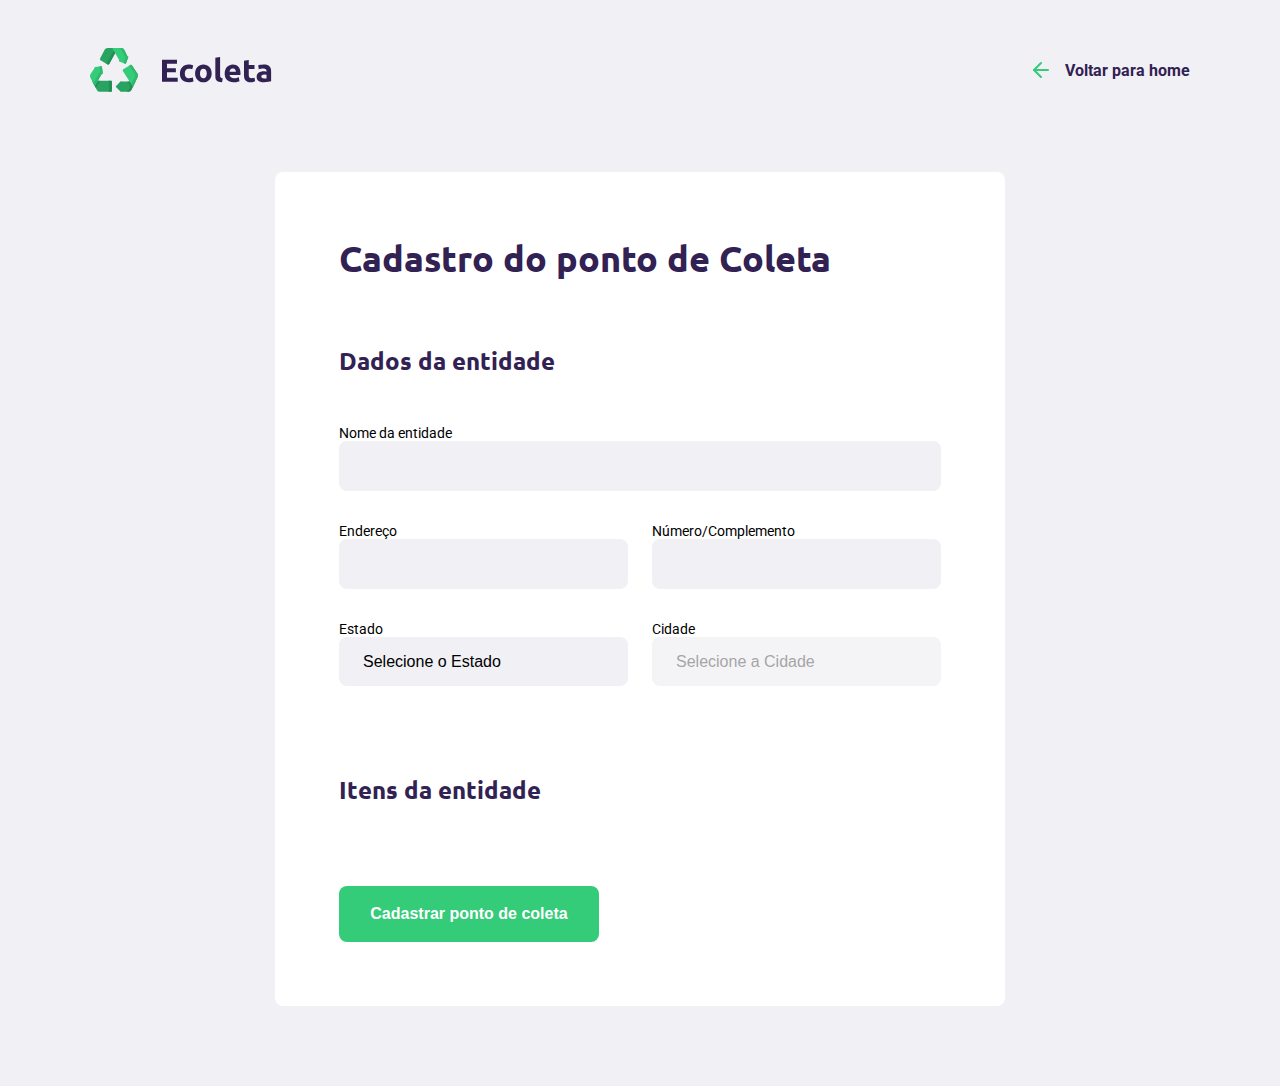
==== create-point.html @ 57e341c8 "Ajuste CSS, criação da pagina create-point e populando campo uf e cidades com API" ====
<!DOCTYPE html>
<html lang="pt-br">

<head>
    <meta charset="UTF-8">
    <meta name="viewport" content="width=device-width, initial-scale=1.0">
    <link href="https://fonts.googleapis.com/css2?family=Roboto&family=Ubuntu:wght@700&display=swap" rel="stylesheet">
    <link rel="stylesheet" href="styles/main.css">
    <link rel="stylesheet" href="styles/create-point.css">

    <link rel="stylesheet" href="styles/responsive.css">

    <title>Criar um ponto de coleta</title>

</head>

<body>
    <!-- Comentario -->
    <div id="page-create-point">

            <header>
                <img src="/assets/logo.svg" alt="Logomarca">
                <a href="#">
                    <span></span>
                    Voltar para home
                </a>
            </header>
        
            
        <form action=" ">
            <h1>Cadastro do ponto de Coleta</h1>

            <fieldset>
                <legend>
                    <h2>Dados da entidade</h2>
                </legend>

                <div class="field">
                    <label for="">Nome da entidade</label>
                    <input type="text" name="name">
                </div>

                <div class="field-group">
                    <div class="field">
                        <label for="address">Endereço</label>
                        <input type="text" name="address">
                    </div>
                    <div class="field">
                        <label for="address2">Número/Complemento</label>
                        <input type="text" name="address2">
                    </div>
                </div>


                <div class="field-group">
                    <div class="field">
                        <label for="state">Estado</label>
                        <select name="uf">
                            <option value="">Selecione o Estado</option>
                        </select>

                        <input type="hidden" name="state">
                    </div>              

                    <div class="field">
                        <label for="city">Cidade</label>
                        <select name="city" disabled>
                            <option value="">Selecione a Cidade</option>
                        </select>
                    </div>                   
                </div>                
            </fieldset>

            <fieldset>
                <legend>
                    <h2>Itens da entidade</h2>
                </legend>
            </fieldset>

            <button type="submit">Cadastrar ponto de coleta</button>
        </form>

    </div>

    <script src="/scripts/create-point.js"></script>
</body>

</html>
---- styles/main.css ----
/* Cometario */

:root{
    --title-color: #322153;
    --primary-color: #34cb79;
}

* {
    margin: 0;
    padding: 0;
    box-sizing: border-box;
}

html{
    font-family: 'Roboto', sans-serif;    
}

body{
    background: #f0f0f5;
    -webkit-font-smoothing: antialiased;
}

a{
    text-decoration: none;
}

h1, h2, h3, h4, h5, h6 {
    font-family: 'Ubuntu', sans-serif;
    color: var(--title-color);
}

#page-home{
        height: 100vh;
    background: url('../assets/home-background.svg') no-repeat;
    background-position: 35vw bottom;
}

#page-home .content{
    width: 90%;
    max-width: 1100px;   
    height: 100%;

    margin: 0 auto;

    display: flex;
    flex-direction: column;
}

#page-home header{
    margin-top: 48px;
    display: flex;
    align-items: center;
    justify-content: space-between;
}

#page-home header a{
    display: flex;

    color: var(--title-color);
    font-weight: 700;
}

#page-home header a span{
    margin-right: 16px;
    display: flex;
    background-image: url('../assets/log-in.svg');    
    width: 20px;
    height: 20px;
}

#page-home main{
    max-width: 560px;
    
    flex: 1;

    display: flex;
    flex-direction: column;
    justify-content: center;
}

#page-home main h1{
    font-size: 54px;
}

#page-home main p {
    font-size: 24px;   
    line-height: 38px; 
    margin-top: 24px;
}

#page-home main a {
    width: 100%;
    max-width: 360px;
    height: 72px;

    border-radius: 8px 8px;

    display: flex;
    align-items: center;

    margin-top: 40px;

    background-color: var(--primary-color);

    transition: 400ms;
}

#page-home main a:hover{
    background-color: #2fb86e;
}


#page-home main a span{
    width: 72px;
    height: 72px;

    border-top-left-radius: 8px;
    border-bottom-left-radius: 8px;

    background-color: rgba(0, 0, 0, 0.08);

    display: flex;
    align-items: center;
    justify-content: center;

}

#page-home main a span::after {
    content: "";
    background-image: url('../assets//search.svg');

    width: 20px;
    height: 20px;
}

#page-home main a strong{
    flex: 1;
    color: white;
    text-align: center;
}

@media (max-width: 900px){
    #page-home{
        background-position: 70vw;
    }

    #page-home .content{
        align-items: center;
        text-align: center;
    }

    #page-home header a{
        position: absolute;
        bottom: 4px;

        left: 50%;
        transform: translateX(-50%);
    }

    #page-home main {
        align-items: center;
    }
    
}
---- styles/create-point.css ----
#page-create-point{
    width: 90%;
    max-width: 1100px;

    margin: 0 auto;
}

#page-create-point header{
    margin-top: 48px;

    display: flex;
    justify-content: space-between;
    align-items: center;
}

#page-create-point header a {
    color: var(--title-color);
    font-weight: bold;

    display: flex;
    align-items: center;
}

#page-create-point header a span {
    margin-right: 16px;
    background-image: url('../assets/arrow-left.svg');

    display: flex;
    color: green;
    width: 20px;
    height: 24px;
}

form {
    background-color: white;

    margin: 80px auto;
    padding: 64px;

    border-radius: 8px;

    max-width: 730px;
}

form h1 {
    font-size: 36px;
}

form fieldset {
    margin-top: 64px;

    border: 0;
}

form legend {
    margin-bottom: 40px;
}

form legend h2 {
    font-size: 24px;
}

form .field {
    flex: 1;
    display: flex;
    flex-direction: column;

    margin-bottom: 24px;
}

form .field-group {
    display: flex;
}

form input, 
form select {
    background-color: #f0f0f5;

    border: 0;
    padding: 16px 24px;
    font-size: 16px;

    border-radius: 8px;

    /* outline: none; */
}

form select {
    /* Remove a setinha do select chrome, mozilla e outros */
    -webkit-appearance: none;
    -moz-appearance: none;
    appearance: none;
}

form label {
    font-size: 14px;
    margin-top: 8px;
}

form .field-group .field + .field {
    margin-left: 24px;
}

form button {
    width: 260px;
    height: 56px;

    background-color:  var(--primary-color);
    border-radius: 8px;

    color: white;
    font-weight: bold;
    font-size: 16px;

    border: 0;

    margin-top: 40px;

    transition: background-color 400ms;
}

form button:hover {
    background-color: #2fb86e;
}
---- styles/responsive.css ----
@media (max-width: 900px){
    #page-home{
        background-position-x: 70vw;
    }

    #page-home .content{
        align-items: center;
        text-align: center;
    }

    #page-home header a{
        position: absolute;
        bottom: 48px;

        left: 50%;
        transform: translateX(-50%);
    }

    #page-home main {
        align-items: center;
    }
    
}

@media (min-width: 1700px){
    #page-home{
        background-position-x: 40vw;
    }    
}

@media (max-height: 760px){
    #page-home{
        background-position-y: 200px;
    }    
}
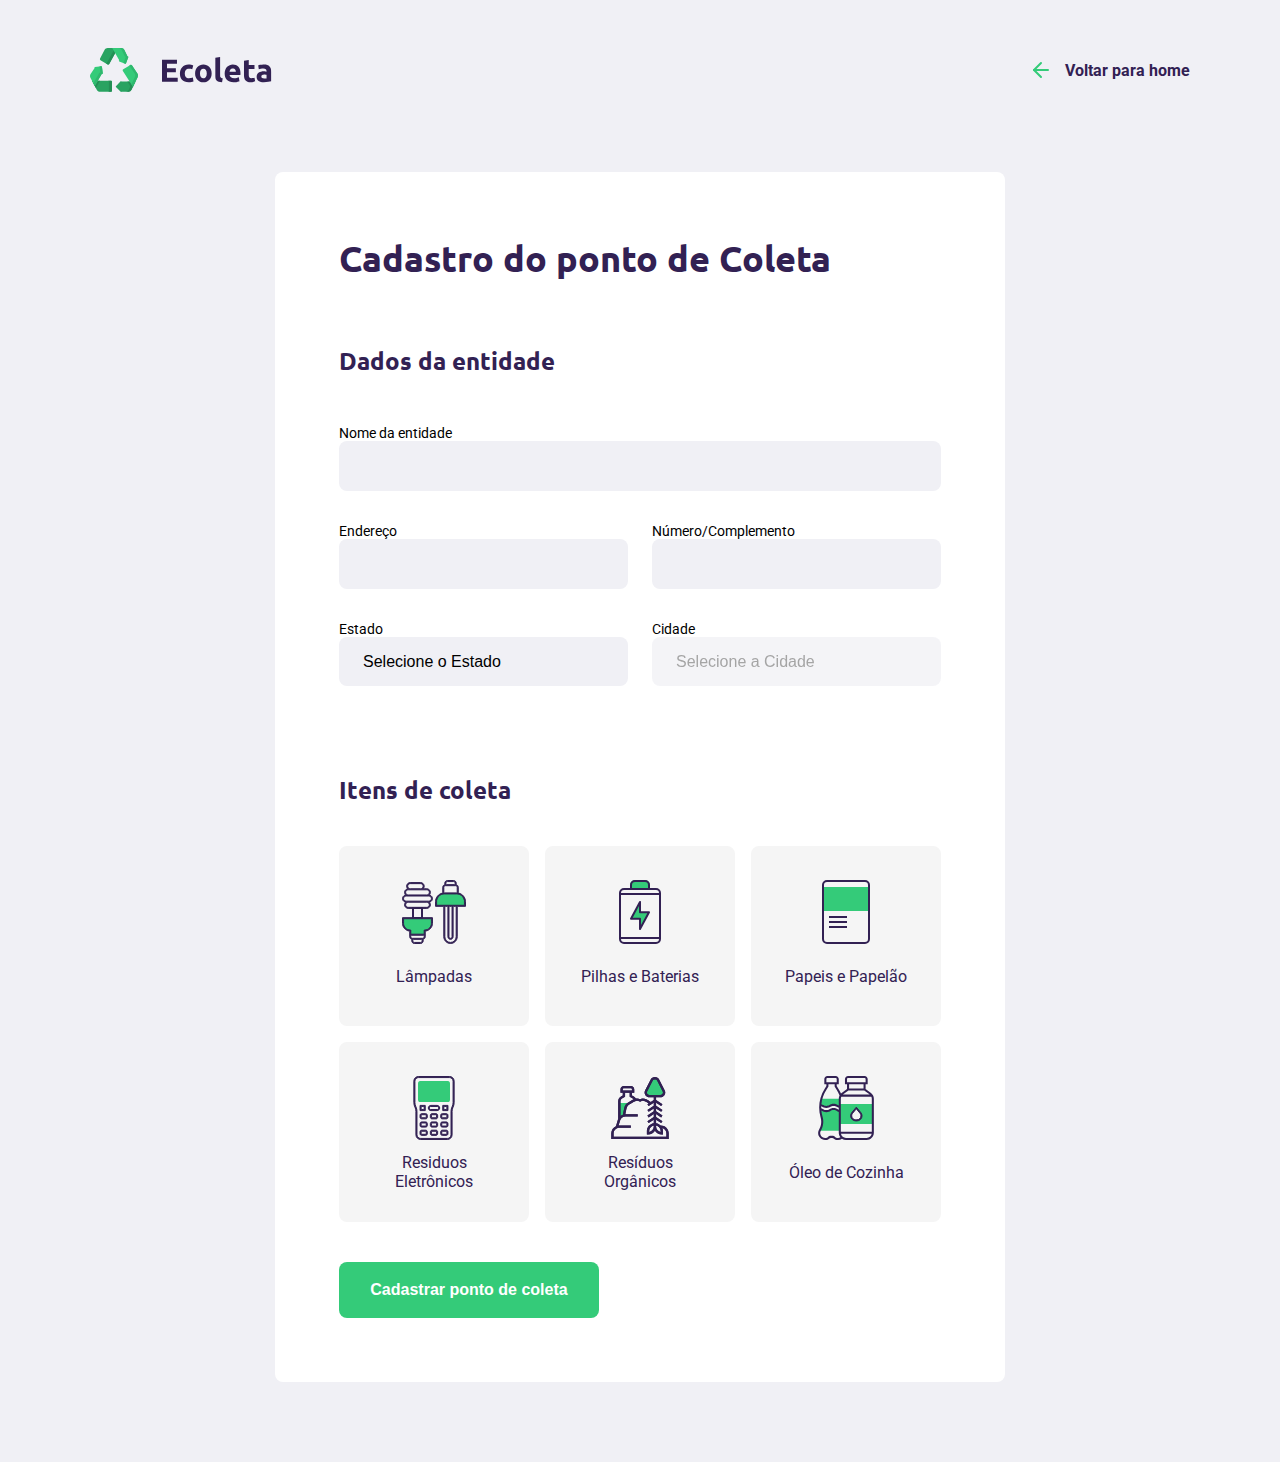
==== commit 9c33a512: "Adicionado os itens de coleta e funcionalidades" ====
--- a/create-point.html
+++ b/create-point.html
@@ -37,25 +37,24 @@
 
                 <div class="field">
                     <label for="">Nome da entidade</label>
-                    <input type="text" name="name">
+                    <input type="text" name="name" required>
                 </div>
 
                 <div class="field-group">
                     <div class="field">
                         <label for="address">Endereço</label>
-                        <input type="text" name="address">
+                        <input type="text" name="address" required>
                     </div>
                     <div class="field">
                         <label for="address2">Número/Complemento</label>
-                        <input type="text" name="address2">
+                        <input type="text" name="address2" required>
                     </div>
                 </div>
-
 
                 <div class="field-group">
                     <div class="field">
                         <label for="state">Estado</label>
-                        <select name="uf">
+                        <select name="uf" required>
                             <option value="">Selecione o Estado</option>
                         </select>
 
@@ -64,7 +63,7 @@
 
                     <div class="field">
                         <label for="city">Cidade</label>
-                        <select name="city" disabled>
+                        <select name="city" disabled required>
                             <option value="">Selecione a Cidade</option>
                         </select>
                     </div>                   
@@ -73,8 +72,43 @@
 
             <fieldset>
                 <legend>
-                    <h2>Itens da entidade</h2>
+                    <h2>Itens de coleta</h2>
                 </legend>
+
+                <div class="items-grid">
+                    <li data-id="1">
+                        <img src="/assets/lampadas.svg" alt="Lâmpadas">
+                        <span>Lâmpadas</span>
+                    </li>
+
+                    <li data-id="2">
+                        <img src="/assets/baterias.svg" alt="Pilhas e Baterias">
+                        <span>Pilhas e Baterias</span>
+                    </li>
+                    
+                    <li data-id="3">
+                        <img src="/assets/papeis-papelao.svg" alt="Papeis e Papelão">
+                        <span>Papeis e Papelão</span>
+                    </li>
+                    
+                    <li data-id="4">
+                        <img src="/assets/eletronicos.svg" alt="Residuos Eletrônicos">
+                        <span>Residuos Eletrônicos</span>
+                    </li>
+                    
+                    <li data-id="5">
+                        <img src="/assets/organicos.svg" alt="Resíduos Orgânicos">
+                        <span>Resíduos Orgânicos</span>
+                    </li>
+                    
+                    <li data-id="6">
+                        <img src="/assets/oleo.svg" alt="Óleo de Cozinha">
+                        <span>Óleo de Cozinha</span>
+                    </li>                    
+                </div>
+
+                <input type="hidden" name="items">
+
             </fieldset>
 
             <button type="submit">Cadastrar ponto de coleta</button>
--- a/styles/create-point.css
+++ b/styles/create-point.css
@@ -121,4 +121,51 @@
 
 form button:hover {
     background-color: #2fb86e;
+}
+
+.items-grid {
+    display: grid;
+    grid-template-columns: 1fr 1fr 1fr;
+    gap: 16px;
+}
+
+.items-grid li {
+    background-color: #f5f5f5;
+    list-style: none;
+
+    border: 2px solid #f5f5f5;
+    border-radius: 8px;
+
+    height: 180px;
+
+    padding: 32px 24px 16px;
+
+    display: flex;
+    flex-direction: column;
+    align-items: center;
+    justify-content: space-between;
+
+    text-align: center;
+
+    cursor: pointer;
+}
+
+.items-grid li span {
+    flex: 1;
+
+    display: flex;
+    align-items: center;
+
+    color: var(--title-color);
+}
+
+.items-grid li.selected{
+    background: #e1faec;
+    border: 2px solid #34cb79;
+}
+
+.items-grid li img,
+.items-grid li span {
+    /* Remove o evento click da img e do span */
+    pointer-events: none; 
 }